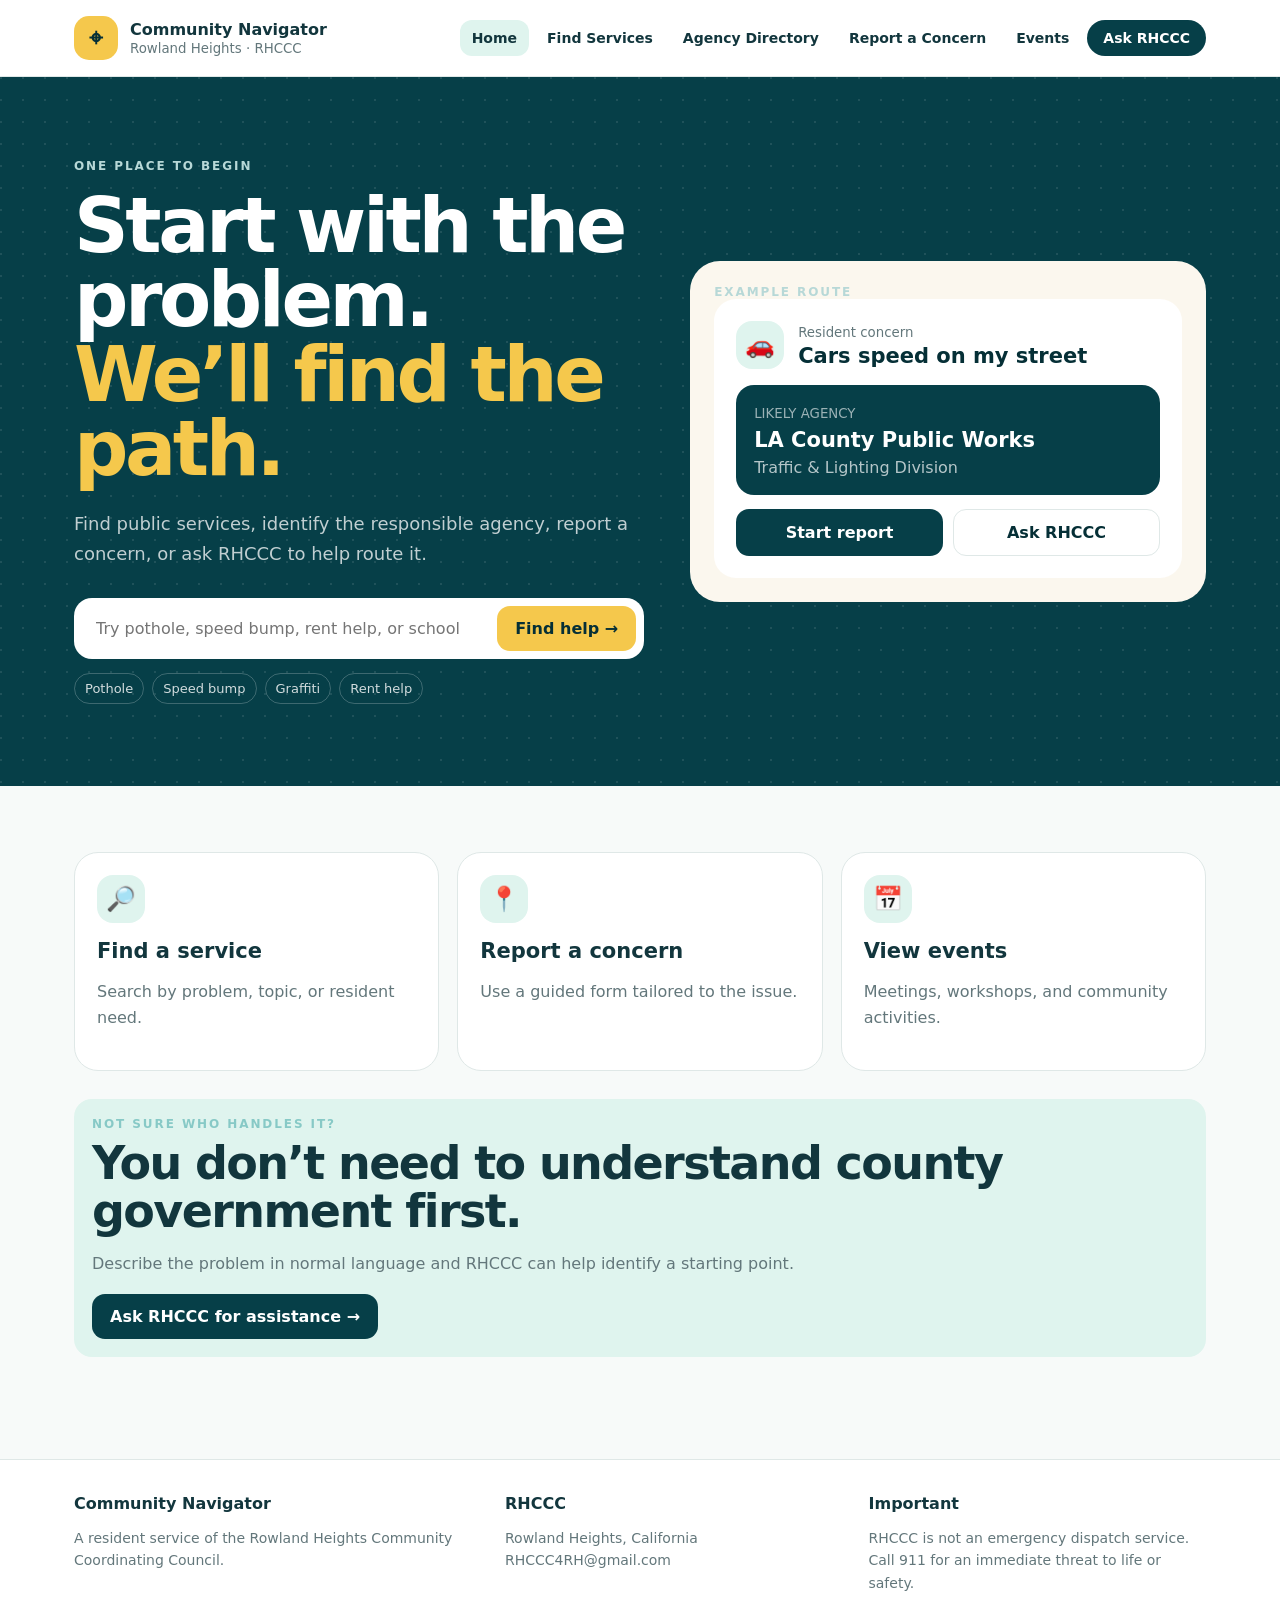
==== index.html @ 4505a521 "Add files via upload" ====
<!doctype html><html lang="en"><head><meta charset="utf-8"><meta name="viewport" content="width=device-width,initial-scale=1"><meta name="theme-color" content="#063f48"><title>Home | Community Navigator</title><link rel="stylesheet" href="styles.css"></head><body><header class="header"><div class="shell header-inner"><a class="brand" href="index.html"><span class="logo">⌖</span><span>Community Navigator<small>Rowland Heights · RHCCC</small></span></a><button class="mobile-toggle" type="button">Menu</button><nav class="nav"><a class="active" href="index.html">Home</a><a class="" href="services.html">Find Services</a><a class="" href="agencies.html">Agency Directory</a><a class="" href="report.html">Report a Concern</a><a class="" href="events.html">Events</a><a class="cta" href="help.html">Ask RHCCC</a></nav></div></header><section class="hero"><div class="shell hero-grid"><div><div class="eyebrow">One place to begin</div><h1>Start with the problem.<span class="gold" style="display:block">We’ll find the path.</span></h1><p class="lead">Find public services, identify the responsible agency, report a concern, or ask RHCCC to help route it.</p><div class="searchbar"><input id="homeSearch" placeholder="Try pothole, speed bump, rent help, or school"><button class="btn btn-gold" id="homeSearchBtn" type="button">Find help →</button></div><div class="quick"><a href="services.html?q=pothole">Pothole</a><a href="services.html?q=speeding">Speed bump</a><a href="services.html?q=graffiti">Graffiti</a><a href="services.html?q=rent">Rent help</a></div></div><div class="demo"><div class="eyebrow">Example route</div><div class="demo-card"><div style="display:flex;gap:14px;align-items:center"><div class="icon" style="margin:0">🚗</div><div><small class="muted">Resident concern</small><h3>Cars speed on my street</h3></div></div><div class="demo-box"><small style="color:rgba(255,255,255,.6)">LIKELY AGENCY</small><h3 style="margin-top:6px">LA County Public Works</h3><p style="margin:6px 0 0;color:rgba(255,255,255,.7)">Traffic & Lighting Division</p></div><div style="display:grid;grid-template-columns:1fr 1fr;gap:10px;margin-top:14px"><a class="btn btn-deep" href="report.html?type=speeding">Start report</a><a class="btn btn-light" href="help.html">Ask RHCCC</a></div></div></div></div></section><section class="section"><div class="shell"><div class="grid3"><a class="card" href="services.html"><div class="icon">🔎</div><h3>Find a service</h3><p class="muted">Search by problem, topic, or resident need.</p></a><a class="card" href="report.html"><div class="icon">📍</div><h3>Report a concern</h3><p class="muted">Use a guided form tailored to the issue.</p></a><a class="card" href="events.html"><div class="icon">📅</div><h3>View events</h3><p class="muted">Meetings, workshops, and community activities.</p></a></div><div class="notice" style="margin-top:28px"><div class="eyebrow">Not sure who handles it?</div><h2 style="margin-top:8px">You don’t need to understand county government first.</h2><p class="muted">Describe the problem in normal language and RHCCC can help identify a starting point.</p><a class="btn btn-deep" href="help.html">Ask RHCCC for assistance →</a></div></div></section><footer class="footer"><div class="shell footer-grid"><div><strong>Community Navigator</strong><p>A resident service of the Rowland Heights Community Coordinating Council.</p></div><div><strong>RHCCC</strong><p>Rowland Heights, California<br><a href="mailto:RHCCC4RH@gmail.com">RHCCC4RH@gmail.com</a></p></div><div><strong>Important</strong><p>RHCCC is not an emergency dispatch service. Call 911 for an immediate threat to life or safety.</p></div></div></footer><script src="data.js"></script><script src="app.js"></script><script>document.getElementById('homeSearchBtn').addEventListener('click',()=>{const q=document.getElementById('homeSearch').value.trim();location.href='services.html'+(q?'?q='+encodeURIComponent(q):'')});document.getElementById('homeSearch').addEventListener('keydown',e=>{if(e.key==='Enter')document.getElementById('homeSearchBtn').click()});</script></body></html>
---- styles.css ----
:root{--ink:#12363d;--deep:#063f48;--deep2:#052f36;--gold:#f5c84c;--mint:#dff4ee;--cream:#fbf7ee;--border:#dfe8e7;--muted:#63777b;--card:#fff;--bg:#f7faf9}
*{box-sizing:border-box}html{scroll-behavior:smooth}body{margin:0;font-family:Inter,system-ui,-apple-system,BlinkMacSystemFont,"Segoe UI",sans-serif;color:var(--ink);background:var(--bg)}
a{text-decoration:none;color:inherit}button,input,select,textarea{font:inherit}button{cursor:pointer}.shell{max-width:1180px;margin:0 auto;padding:0 24px}
.header{position:sticky;top:0;z-index:30;background:rgba(255,255,255,.96);backdrop-filter:blur(10px);border-bottom:1px solid var(--border)}
.header-inner{display:flex;align-items:center;justify-content:space-between;gap:24px;padding-top:16px;padding-bottom:16px}.brand{display:flex;align-items:center;gap:12px;font-weight:700}
.logo{width:44px;height:44px;border-radius:15px;background:var(--gold);display:grid;place-items:center;font-size:24px;color:var(--deep2)}.brand small{display:block;color:var(--muted);font-weight:500;margin-top:2px}
.nav{display:flex;gap:6px;align-items:center;flex-wrap:wrap}.nav a{padding:10px 12px;border-radius:12px;font-size:14px;font-weight:600}.nav a:hover,.nav a.active{background:var(--mint)}.nav .cta{background:var(--deep);color:#fff;border-radius:999px;padding:10px 16px}
.hero{background:var(--deep);color:#fff;position:relative;overflow:hidden}.hero:before{content:"";position:absolute;inset:0;background-image:radial-gradient(circle at 1px 1px,rgba(255,255,255,.14) 1px,transparent 0);background-size:22px 22px;opacity:.7}
.hero-grid{position:relative;display:grid;grid-template-columns:1.05fr .95fr;gap:46px;align-items:center;padding-top:82px;padding-bottom:82px}.eyebrow{font-size:12px;text-transform:uppercase;letter-spacing:.16em;font-weight:800;color:#87c9c6}.hero .eyebrow{color:#b7d8d7}
h1{font-size:clamp(44px,6vw,76px);line-height:.98;letter-spacing:-.045em;margin:16px 0 22px}h2{font-size:clamp(30px,4vw,46px);line-height:1.05;letter-spacing:-.035em;margin:0}h3{font-size:21px;margin:0}
.lead{font-size:18px;line-height:1.7;color:rgba(255,255,255,.75);max-width:700px}.gold{color:var(--gold)}
.searchbar{display:flex;gap:8px;background:#fff;border-radius:18px;padding:8px;margin-top:28px;max-width:720px}.searchbar input{flex:1;min-width:0;border:0;outline:0;padding:13px 14px;color:#17292d}
.btn{display:inline-flex;align-items:center;justify-content:center;border:0;border-radius:13px;padding:13px 18px;font-weight:700}.btn-gold{background:var(--gold);color:var(--deep2)}.btn-deep{background:var(--deep);color:#fff}.btn-light{background:#fff;border:1px solid var(--border)}
.quick{display:flex;flex-wrap:wrap;gap:8px;margin-top:14px}.quick a{font-size:13px;border:1px solid rgba(255,255,255,.22);border-radius:999px;padding:7px 10px;color:rgba(255,255,255,.82)}
.demo{background:var(--cream);color:var(--deep2);border-radius:30px;padding:24px}.demo-card{background:#fff;border-radius:22px;padding:22px}.demo-box{background:var(--deep);color:#fff;border-radius:18px;padding:18px;margin-top:16px}
.section{padding:66px 0}.muted{color:var(--muted);line-height:1.65}.grid3{display:grid;grid-template-columns:repeat(3,1fr);gap:18px}.grid2{display:grid;grid-template-columns:repeat(2,1fr);gap:18px}
.card{background:var(--card);border:1px solid var(--border);border-radius:24px;padding:22px;transition:.18s}.card:hover{transform:translateY(-3px);border-color:#8ec9c4}.icon{width:48px;height:48px;border-radius:16px;background:var(--mint);display:grid;place-items:center;font-size:24px;margin-bottom:16px}
.pill{display:inline-flex;border-radius:999px;padding:7px 10px;background:var(--mint);font-size:12px;font-weight:700}.filters{display:flex;gap:8px;flex-wrap:wrap;margin:18px 0}.filter-btn{border:1px solid var(--border);background:#fff;border-radius:999px;padding:9px 13px}.filter-btn.active{background:var(--deep);color:#fff;border-color:var(--deep)}
.form-card{background:#fff;border:1px solid var(--border);border-radius:28px;padding:26px}.form-grid{display:grid;grid-template-columns:1fr 1fr;gap:18px}.full{grid-column:1/-1}label{display:block;font-weight:700;font-size:14px;margin-bottom:7px}
input,select,textarea{width:100%;border:1px solid #cddbd9;border-radius:13px;background:#fff;padding:13px 14px;outline:none}input:focus,select:focus,textarea:focus{border-color:#4e9994;box-shadow:0 0 0 3px rgba(78,153,148,.12)}textarea{min-height:120px;resize:vertical}
.notice{background:var(--mint);border-radius:18px;padding:18px}.footer{background:#fff;border-top:1px solid var(--border);padding:34px 0;margin-top:36px}.footer-grid{display:grid;grid-template-columns:1.2fr 1fr 1fr;gap:26px}.footer p{color:var(--muted);font-size:14px;line-height:1.6}
.page-hero{background:var(--cream);padding:54px 0}.page-hero h1{color:var(--ink);font-size:clamp(40px,5vw,64px)}.page-hero p{max-width:760px;color:var(--muted);font-size:18px;line-height:1.6}.agency-tags{display:flex;flex-wrap:wrap;gap:8px;margin-top:14px}.agency-tags span{background:var(--cream);border-radius:999px;padding:7px 10px;font-size:12px}.route-note{margin-top:16px;padding:15px;border-radius:16px;background:var(--cream)}
.steps{display:grid;grid-template-columns:repeat(4,1fr);gap:8px;margin:24px 0}.step{padding:11px;border-radius:12px;border:1px solid var(--border);text-align:center;font-size:13px;font-weight:700}.step.active{background:var(--deep);color:#fff;border-color:var(--deep)}.step-panel{display:none}.step-panel.active{display:block}.actions{display:flex;justify-content:space-between;gap:12px;margin-top:24px;flex-wrap:wrap}.success{display:none;margin-top:18px;background:var(--mint);border-radius:18px;padding:18px}.success.show{display:block}.mobile-toggle{display:none}
@media(max-width:900px){.hero-grid{grid-template-columns:1fr}.grid3{grid-template-columns:1fr 1fr}.footer-grid{grid-template-columns:1fr}.nav{display:none}.nav.open{display:flex;position:absolute;left:16px;right:16px;top:76px;background:#fff;border:1px solid var(--border);border-radius:18px;padding:14px;flex-direction:column;align-items:stretch}.mobile-toggle{display:block;border:1px solid var(--border);background:#fff;border-radius:12px;padding:9px 12px}}
@media(max-width:640px){.shell{padding:0 16px}.hero-grid{padding-top:56px;padding-bottom:56px}.grid3,.grid2,.form-grid{grid-template-columns:1fr}.full{grid-column:auto}.searchbar{flex-direction:column}.steps{grid-template-columns:1fr 1fr}.section{padding:48px 0}}
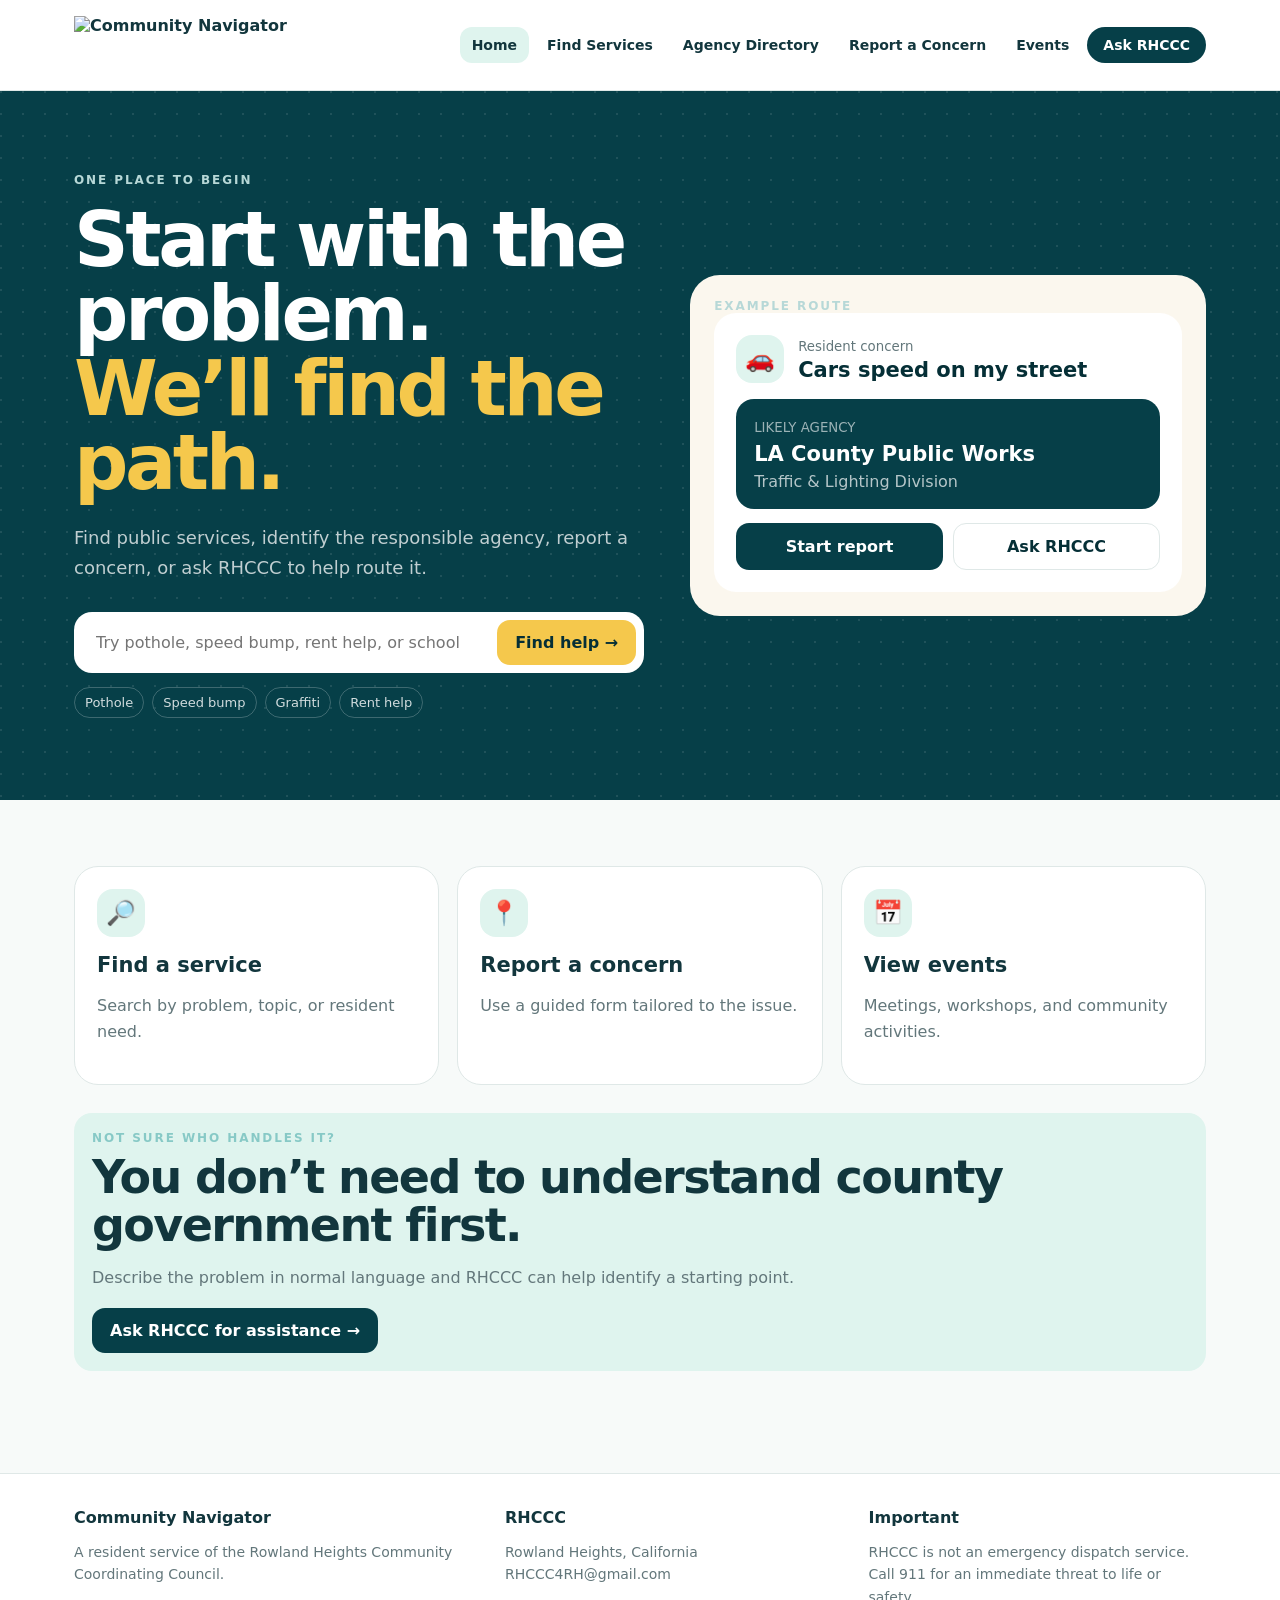
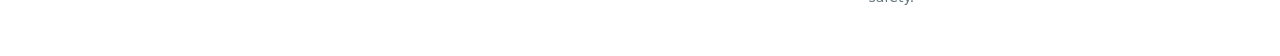
==== commit 9d0637b0: "Update index.html" ====
--- a/index.html
+++ b/index.html
@@ -1 +1 @@
-<!doctype html><html lang="en"><head><meta charset="utf-8"><meta name="viewport" content="width=device-width,initial-scale=1"><meta name="theme-color" content="#063f48"><title>Home | Community Navigator</title><link rel="stylesheet" href="styles.css"></head><body><header class="header"><div class="shell header-inner"><a class="brand" href="index.html"><span class="logo">⌖</span><span>Community Navigator<small>Rowland Heights · RHCCC</small></span></a><button class="mobile-toggle" type="button">Menu</button><nav class="nav"><a class="active" href="index.html">Home</a><a class="" href="services.html">Find Services</a><a class="" href="agencies.html">Agency Directory</a><a class="" href="report.html">Report a Concern</a><a class="" href="events.html">Events</a><a class="cta" href="help.html">Ask RHCCC</a></nav></div></header><section class="hero"><div class="shell hero-grid"><div><div class="eyebrow">One place to begin</div><h1>Start with the problem.<span class="gold" style="display:block">We’ll find the path.</span></h1><p class="lead">Find public services, identify the responsible agency, report a concern, or ask RHCCC to help route it.</p><div class="searchbar"><input id="homeSearch" placeholder="Try pothole, speed bump, rent help, or school"><button class="btn btn-gold" id="homeSearchBtn" type="button">Find help →</button></div><div class="quick"><a href="services.html?q=pothole">Pothole</a><a href="services.html?q=speeding">Speed bump</a><a href="services.html?q=graffiti">Graffiti</a><a href="services.html?q=rent">Rent help</a></div></div><div class="demo"><div class="eyebrow">Example route</div><div class="demo-card"><div style="display:flex;gap:14px;align-items:center"><div class="icon" style="margin:0">🚗</div><div><small class="muted">Resident concern</small><h3>Cars speed on my street</h3></div></div><div class="demo-box"><small style="color:rgba(255,255,255,.6)">LIKELY AGENCY</small><h3 style="margin-top:6px">LA County Public Works</h3><p style="margin:6px 0 0;color:rgba(255,255,255,.7)">Traffic & Lighting Division</p></div><div style="display:grid;grid-template-columns:1fr 1fr;gap:10px;margin-top:14px"><a class="btn btn-deep" href="report.html?type=speeding">Start report</a><a class="btn btn-light" href="help.html">Ask RHCCC</a></div></div></div></div></section><section class="section"><div class="shell"><div class="grid3"><a class="card" href="services.html"><div class="icon">🔎</div><h3>Find a service</h3><p class="muted">Search by problem, topic, or resident need.</p></a><a class="card" href="report.html"><div class="icon">📍</div><h3>Report a concern</h3><p class="muted">Use a guided form tailored to the issue.</p></a><a class="card" href="events.html"><div class="icon">📅</div><h3>View events</h3><p class="muted">Meetings, workshops, and community activities.</p></a></div><div class="notice" style="margin-top:28px"><div class="eyebrow">Not sure who handles it?</div><h2 style="margin-top:8px">You don’t need to understand county government first.</h2><p class="muted">Describe the problem in normal language and RHCCC can help identify a starting point.</p><a class="btn btn-deep" href="help.html">Ask RHCCC for assistance →</a></div></div></section><footer class="footer"><div class="shell footer-grid"><div><strong>Community Navigator</strong><p>A resident service of the Rowland Heights Community Coordinating Council.</p></div><div><strong>RHCCC</strong><p>Rowland Heights, California<br><a href="mailto:RHCCC4RH@gmail.com">RHCCC4RH@gmail.com</a></p></div><div><strong>Important</strong><p>RHCCC is not an emergency dispatch service. Call 911 for an immediate threat to life or safety.</p></div></div></footer><script src="data.js"></script><script src="app.js"></script><script>document.getElementById('homeSearchBtn').addEventListener('click',()=>{const q=document.getElementById('homeSearch').value.trim();location.href='services.html'+(q?'?q='+encodeURIComponent(q):'')});document.getElementById('homeSearch').addEventListener('keydown',e=>{if(e.key==='Enter')document.getElementById('homeSearchBtn').click()});</script></body></html>+<!doctype html><html lang="en"><head><meta charset="utf-8"><meta name="viewport" content="width=device-width,initial-scale=1"><meta name="theme-color" content="#063f48"><title>Home | Community Navigator</title><link rel="stylesheet" href="styles.css"></head><body><header class="header"><div class="shell header-inner"><a class="brand" href="index.html"><img src="community navigator logo.png" alt="Community Navigator" class="site-logo" style="height:58px;width:auto;max-width:320px;display:block"></a><button class="mobile-toggle" type="button">Menu</button><nav class="nav"><a class="active" href="index.html">Home</a><a class="" href="services.html">Find Services</a><a class="" href="agencies.html">Agency Directory</a><a class="" href="report.html">Report a Concern</a><a class="" href="events.html">Events</a><a class="cta" href="help.html">Ask RHCCC</a></nav></div></header><section class="hero"><div class="shell hero-grid"><div><div class="eyebrow">One place to begin</div><h1>Start with the problem.<span class="gold" style="display:block">We’ll find the path.</span></h1><p class="lead">Find public services, identify the responsible agency, report a concern, or ask RHCCC to help route it.</p><div class="searchbar"><input id="homeSearch" placeholder="Try pothole, speed bump, rent help, or school"><button class="btn btn-gold" id="homeSearchBtn" type="button">Find help →</button></div><div class="quick"><a href="services.html?q=pothole">Pothole</a><a href="services.html?q=speeding">Speed bump</a><a href="services.html?q=graffiti">Graffiti</a><a href="services.html?q=rent">Rent help</a></div></div><div class="demo"><div class="eyebrow">Example route</div><div class="demo-card"><div style="display:flex;gap:14px;align-items:center"><div class="icon" style="margin:0">🚗</div><div><small class="muted">Resident concern</small><h3>Cars speed on my street</h3></div></div><div class="demo-box"><small style="color:rgba(255,255,255,.6)">LIKELY AGENCY</small><h3 style="margin-top:6px">LA County Public Works</h3><p style="margin:6px 0 0;color:rgba(255,255,255,.7)">Traffic & Lighting Division</p></div><div style="display:grid;grid-template-columns:1fr 1fr;gap:10px;margin-top:14px"><a class="btn btn-deep" href="report.html?type=speeding">Start report</a><a class="btn btn-light" href="help.html">Ask RHCCC</a></div></div></div></div></section><section class="section"><div class="shell"><div class="grid3"><a class="card" href="services.html"><div class="icon">🔎</div><h3>Find a service</h3><p class="muted">Search by problem, topic, or resident need.</p></a><a class="card" href="report.html"><div class="icon">📍</div><h3>Report a concern</h3><p class="muted">Use a guided form tailored to the issue.</p></a><a class="card" href="events.html"><div class="icon">📅</div><h3>View events</h3><p class="muted">Meetings, workshops, and community activities.</p></a></div><div class="notice" style="margin-top:28px"><div class="eyebrow">Not sure who handles it?</div><h2 style="margin-top:8px">You don’t need to understand county government first.</h2><p class="muted">Describe the problem in normal language and RHCCC can help identify a starting point.</p><a class="btn btn-deep" href="help.html">Ask RHCCC for assistance →</a></div></div></section><footer class="footer"><div class="shell footer-grid"><div><strong>Community Navigator</strong><p>A resident service of the Rowland Heights Community Coordinating Council.</p></div><div><strong>RHCCC</strong><p>Rowland Heights, California<br><a href="mailto:RHCCC4RH@gmail.com">RHCCC4RH@gmail.com</a></p></div><div><strong>Important</strong><p>RHCCC is not an emergency dispatch service. Call 911 for an immediate threat to life or safety.</p></div></div></footer><script src="data.js"></script><script src="app.js"></script><script>document.getElementById('homeSearchBtn').addEventListener('click',()=>{const q=document.getElementById('homeSearch').value.trim();location.href='services.html'+(q?'?q='+encodeURIComponent(q):'')});document.getElementById('homeSearch').addEventListener('keydown',e=>{if(e.key==='Enter')document.getElementById('homeSearchBtn').click()});</script></body></html>
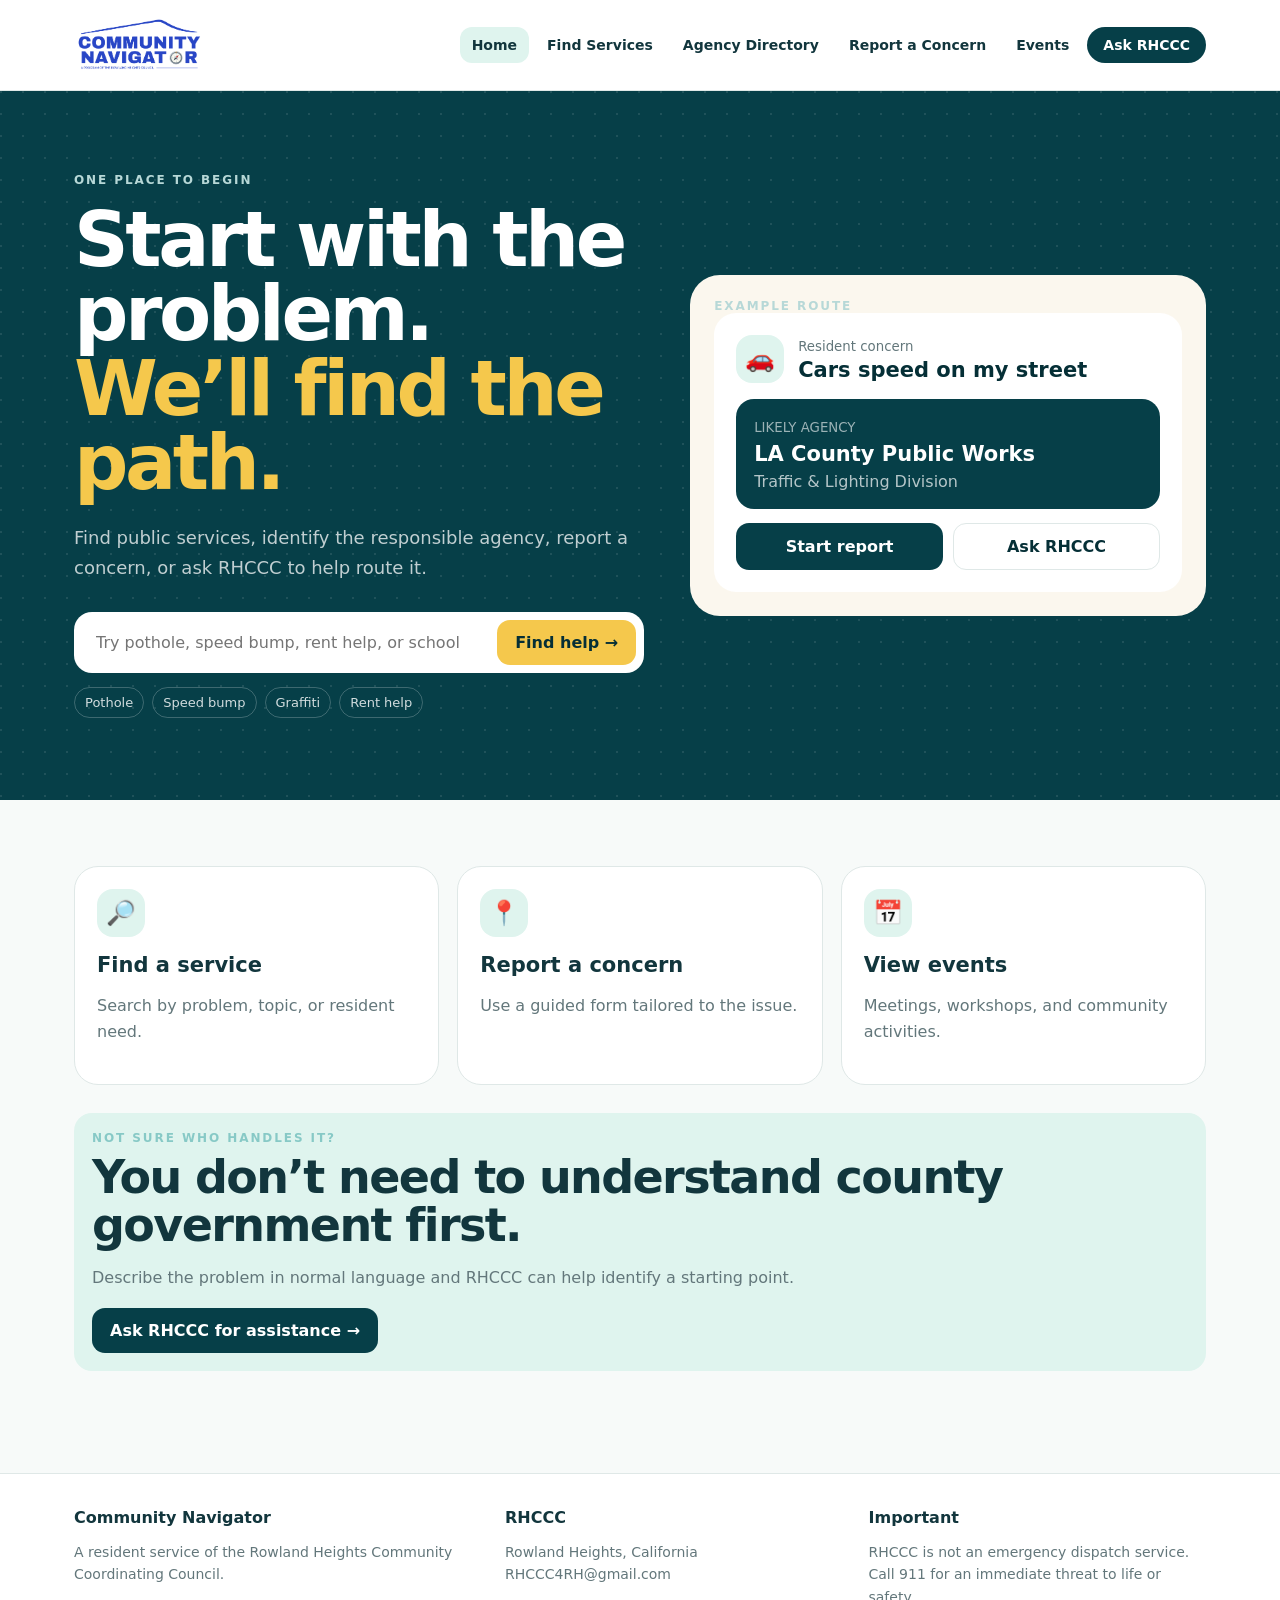
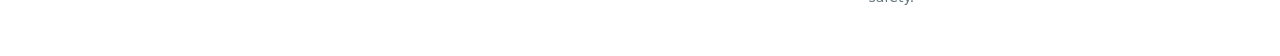
==== commit 04476289: "Update index.html" ====
--- a/index.html
+++ b/index.html
@@ -1 +1 @@
-<!doctype html><html lang="en"><head><meta charset="utf-8"><meta name="viewport" content="width=device-width,initial-scale=1"><meta name="theme-color" content="#063f48"><title>Home | Community Navigator</title><link rel="stylesheet" href="styles.css"></head><body><header class="header"><div class="shell header-inner"><a class="brand" href="index.html"><img src="community navigator logo.png" alt="Community Navigator" class="site-logo" style="height:58px;width:auto;max-width:320px;display:block"></a><button class="mobile-toggle" type="button">Menu</button><nav class="nav"><a class="active" href="index.html">Home</a><a class="" href="services.html">Find Services</a><a class="" href="agencies.html">Agency Directory</a><a class="" href="report.html">Report a Concern</a><a class="" href="events.html">Events</a><a class="cta" href="help.html">Ask RHCCC</a></nav></div></header><section class="hero"><div class="shell hero-grid"><div><div class="eyebrow">One place to begin</div><h1>Start with the problem.<span class="gold" style="display:block">We’ll find the path.</span></h1><p class="lead">Find public services, identify the responsible agency, report a concern, or ask RHCCC to help route it.</p><div class="searchbar"><input id="homeSearch" placeholder="Try pothole, speed bump, rent help, or school"><button class="btn btn-gold" id="homeSearchBtn" type="button">Find help →</button></div><div class="quick"><a href="services.html?q=pothole">Pothole</a><a href="services.html?q=speeding">Speed bump</a><a href="services.html?q=graffiti">Graffiti</a><a href="services.html?q=rent">Rent help</a></div></div><div class="demo"><div class="eyebrow">Example route</div><div class="demo-card"><div style="display:flex;gap:14px;align-items:center"><div class="icon" style="margin:0">🚗</div><div><small class="muted">Resident concern</small><h3>Cars speed on my street</h3></div></div><div class="demo-box"><small style="color:rgba(255,255,255,.6)">LIKELY AGENCY</small><h3 style="margin-top:6px">LA County Public Works</h3><p style="margin:6px 0 0;color:rgba(255,255,255,.7)">Traffic & Lighting Division</p></div><div style="display:grid;grid-template-columns:1fr 1fr;gap:10px;margin-top:14px"><a class="btn btn-deep" href="report.html?type=speeding">Start report</a><a class="btn btn-light" href="help.html">Ask RHCCC</a></div></div></div></div></section><section class="section"><div class="shell"><div class="grid3"><a class="card" href="services.html"><div class="icon">🔎</div><h3>Find a service</h3><p class="muted">Search by problem, topic, or resident need.</p></a><a class="card" href="report.html"><div class="icon">📍</div><h3>Report a concern</h3><p class="muted">Use a guided form tailored to the issue.</p></a><a class="card" href="events.html"><div class="icon">📅</div><h3>View events</h3><p class="muted">Meetings, workshops, and community activities.</p></a></div><div class="notice" style="margin-top:28px"><div class="eyebrow">Not sure who handles it?</div><h2 style="margin-top:8px">You don’t need to understand county government first.</h2><p class="muted">Describe the problem in normal language and RHCCC can help identify a starting point.</p><a class="btn btn-deep" href="help.html">Ask RHCCC for assistance →</a></div></div></section><footer class="footer"><div class="shell footer-grid"><div><strong>Community Navigator</strong><p>A resident service of the Rowland Heights Community Coordinating Council.</p></div><div><strong>RHCCC</strong><p>Rowland Heights, California<br><a href="mailto:RHCCC4RH@gmail.com">RHCCC4RH@gmail.com</a></p></div><div><strong>Important</strong><p>RHCCC is not an emergency dispatch service. Call 911 for an immediate threat to life or safety.</p></div></div></footer><script src="data.js"></script><script src="app.js"></script><script>document.getElementById('homeSearchBtn').addEventListener('click',()=>{const q=document.getElementById('homeSearch').value.trim();location.href='services.html'+(q?'?q='+encodeURIComponent(q):'')});document.getElementById('homeSearch').addEventListener('keydown',e=>{if(e.key==='Enter')document.getElementById('homeSearchBtn').click()});</script></body></html>
+<!doctype html><html lang="en"><head><meta charset="utf-8"><meta name="viewport" content="width=device-width,initial-scale=1"><meta name="theme-color" content="#063f48"><title>Home | Community Navigator</title><link rel="stylesheet" href="styles.css"></head><body><header class="header"><div class="shell header-inner"><a class="brand" href="index.html"><img src="Community Navigator Logo.png" alt="Community Navigator" class="site-logo" style="height:58px;width:auto;max-width:320px;display:block"></a><button class="mobile-toggle" type="button">Menu</button><nav class="nav"><a class="active" href="index.html">Home</a><a class="" href="services.html">Find Services</a><a class="" href="agencies.html">Agency Directory</a><a class="" href="report.html">Report a Concern</a><a class="" href="events.html">Events</a><a class="cta" href="help.html">Ask RHCCC</a></nav></div></header><section class="hero"><div class="shell hero-grid"><div><div class="eyebrow">One place to begin</div><h1>Start with the problem.<span class="gold" style="display:block">We’ll find the path.</span></h1><p class="lead">Find public services, identify the responsible agency, report a concern, or ask RHCCC to help route it.</p><div class="searchbar"><input id="homeSearch" placeholder="Try pothole, speed bump, rent help, or school"><button class="btn btn-gold" id="homeSearchBtn" type="button">Find help →</button></div><div class="quick"><a href="services.html?q=pothole">Pothole</a><a href="services.html?q=speeding">Speed bump</a><a href="services.html?q=graffiti">Graffiti</a><a href="services.html?q=rent">Rent help</a></div></div><div class="demo"><div class="eyebrow">Example route</div><div class="demo-card"><div style="display:flex;gap:14px;align-items:center"><div class="icon" style="margin:0">🚗</div><div><small class="muted">Resident concern</small><h3>Cars speed on my street</h3></div></div><div class="demo-box"><small style="color:rgba(255,255,255,.6)">LIKELY AGENCY</small><h3 style="margin-top:6px">LA County Public Works</h3><p style="margin:6px 0 0;color:rgba(255,255,255,.7)">Traffic & Lighting Division</p></div><div style="display:grid;grid-template-columns:1fr 1fr;gap:10px;margin-top:14px"><a class="btn btn-deep" href="report.html?type=speeding">Start report</a><a class="btn btn-light" href="help.html">Ask RHCCC</a></div></div></div></div></section><section class="section"><div class="shell"><div class="grid3"><a class="card" href="services.html"><div class="icon">🔎</div><h3>Find a service</h3><p class="muted">Search by problem, topic, or resident need.</p></a><a class="card" href="report.html"><div class="icon">📍</div><h3>Report a concern</h3><p class="muted">Use a guided form tailored to the issue.</p></a><a class="card" href="events.html"><div class="icon">📅</div><h3>View events</h3><p class="muted">Meetings, workshops, and community activities.</p></a></div><div class="notice" style="margin-top:28px"><div class="eyebrow">Not sure who handles it?</div><h2 style="margin-top:8px">You don’t need to understand county government first.</h2><p class="muted">Describe the problem in normal language and RHCCC can help identify a starting point.</p><a class="btn btn-deep" href="help.html">Ask RHCCC for assistance →</a></div></div></section><footer class="footer"><div class="shell footer-grid"><div><strong>Community Navigator</strong><p>A resident service of the Rowland Heights Community Coordinating Council.</p></div><div><strong>RHCCC</strong><p>Rowland Heights, California<br><a href="mailto:RHCCC4RH@gmail.com">RHCCC4RH@gmail.com</a></p></div><div><strong>Important</strong><p>RHCCC is not an emergency dispatch service. Call 911 for an immediate threat to life or safety.</p></div></div></footer><script src="data.js"></script><script src="app.js"></script><script>document.getElementById('homeSearchBtn').addEventListener('click',()=>{const q=document.getElementById('homeSearch').value.trim();location.href='services.html'+(q?'?q='+encodeURIComponent(q):'')});document.getElementById('homeSearch').addEventListener('keydown',e=>{if(e.key==='Enter')document.getElementById('homeSearchBtn').click()});</script></body></html>
--- a/styles.css
+++ b/styles.css
@@ -3,7 +3,8 @@
 *{box-sizing:border-box}html{scroll-behavior:smooth}body{margin:0;font-family:Inter,system-ui,-apple-system,BlinkMacSystemFont,"Segoe UI",sans-serif;color:var(--ink);background:var(--bg)}
 a{text-decoration:none;color:inherit}button,input,select,textarea{font:inherit}button{cursor:pointer}.shell{max-width:1180px;margin:0 auto;padding:0 24px}
 .header{position:sticky;top:0;z-index:30;background:rgba(255,255,255,.96);backdrop-filter:blur(10px);border-bottom:1px solid var(--border)}
-.header-inner{display:flex;align-items:center;justify-content:space-between;gap:24px;padding-top:16px;padding-bottom:16px}.brand{display:flex;align-items:center;gap:12px;font-weight:700}
+.header-inner{display:flex;align-items:center;justify-content:space-between;gap:24px;padding-top:16px;padding-bottom:16px}.brand{display:flex;align-items:center;text-decoration:none}
+.site-logo{height:58px;width:auto;max-width:320px;display:block}
 .logo{width:44px;height:44px;border-radius:15px;background:var(--gold);display:grid;place-items:center;font-size:24px;color:var(--deep2)}.brand small{display:block;color:var(--muted);font-weight:500;margin-top:2px}
 .nav{display:flex;gap:6px;align-items:center;flex-wrap:wrap}.nav a{padding:10px 12px;border-radius:12px;font-size:14px;font-weight:600}.nav a:hover,.nav a.active{background:var(--mint)}.nav .cta{background:var(--deep);color:#fff;border-radius:999px;padding:10px 16px}
 .hero{background:var(--deep);color:#fff;position:relative;overflow:hidden}.hero:before{content:"";position:absolute;inset:0;background-image:radial-gradient(circle at 1px 1px,rgba(255,255,255,.14) 1px,transparent 0);background-size:22px 22px;opacity:.7}
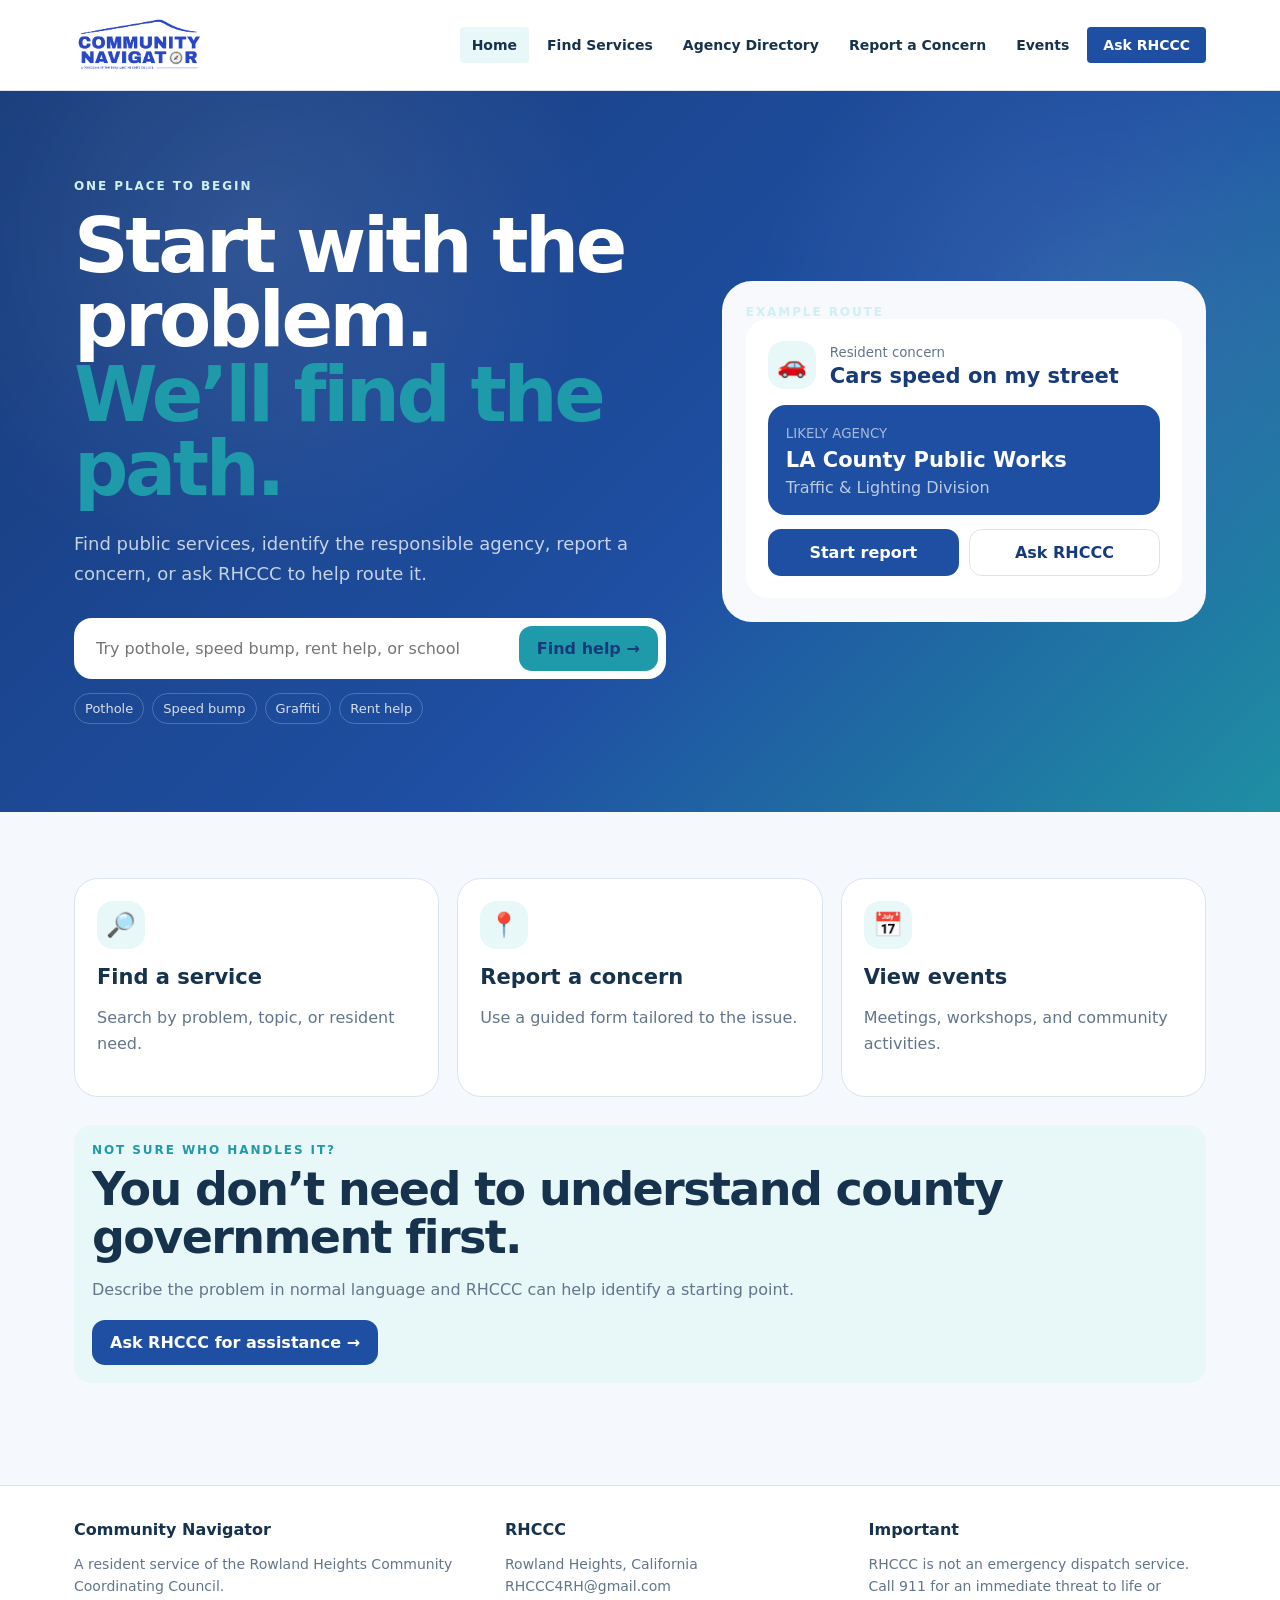
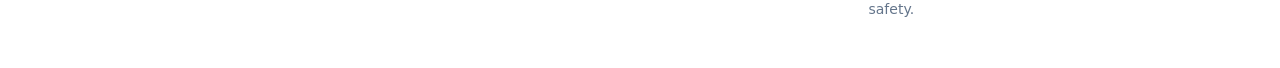
==== commit afee1eca: "Update index.html" ====
--- a/index.html
+++ b/index.html
@@ -1 +1 @@
-<!doctype html><html lang="en"><head><meta charset="utf-8"><meta name="viewport" content="width=device-width,initial-scale=1"><meta name="theme-color" content="#063f48"><title>Home | Community Navigator</title><link rel="stylesheet" href="styles.css"></head><body><header class="header"><div class="shell header-inner"><a class="brand" href="index.html"><img src="Community Navigator Logo.png" alt="Community Navigator" class="site-logo" style="height:58px;width:auto;max-width:320px;display:block"></a><button class="mobile-toggle" type="button">Menu</button><nav class="nav"><a class="active" href="index.html">Home</a><a class="" href="services.html">Find Services</a><a class="" href="agencies.html">Agency Directory</a><a class="" href="report.html">Report a Concern</a><a class="" href="events.html">Events</a><a class="cta" href="help.html">Ask RHCCC</a></nav></div></header><section class="hero"><div class="shell hero-grid"><div><div class="eyebrow">One place to begin</div><h1>Start with the problem.<span class="gold" style="display:block">We’ll find the path.</span></h1><p class="lead">Find public services, identify the responsible agency, report a concern, or ask RHCCC to help route it.</p><div class="searchbar"><input id="homeSearch" placeholder="Try pothole, speed bump, rent help, or school"><button class="btn btn-gold" id="homeSearchBtn" type="button">Find help →</button></div><div class="quick"><a href="services.html?q=pothole">Pothole</a><a href="services.html?q=speeding">Speed bump</a><a href="services.html?q=graffiti">Graffiti</a><a href="services.html?q=rent">Rent help</a></div></div><div class="demo"><div class="eyebrow">Example route</div><div class="demo-card"><div style="display:flex;gap:14px;align-items:center"><div class="icon" style="margin:0">🚗</div><div><small class="muted">Resident concern</small><h3>Cars speed on my street</h3></div></div><div class="demo-box"><small style="color:rgba(255,255,255,.6)">LIKELY AGENCY</small><h3 style="margin-top:6px">LA County Public Works</h3><p style="margin:6px 0 0;color:rgba(255,255,255,.7)">Traffic & Lighting Division</p></div><div style="display:grid;grid-template-columns:1fr 1fr;gap:10px;margin-top:14px"><a class="btn btn-deep" href="report.html?type=speeding">Start report</a><a class="btn btn-light" href="help.html">Ask RHCCC</a></div></div></div></div></section><section class="section"><div class="shell"><div class="grid3"><a class="card" href="services.html"><div class="icon">🔎</div><h3>Find a service</h3><p class="muted">Search by problem, topic, or resident need.</p></a><a class="card" href="report.html"><div class="icon">📍</div><h3>Report a concern</h3><p class="muted">Use a guided form tailored to the issue.</p></a><a class="card" href="events.html"><div class="icon">📅</div><h3>View events</h3><p class="muted">Meetings, workshops, and community activities.</p></a></div><div class="notice" style="margin-top:28px"><div class="eyebrow">Not sure who handles it?</div><h2 style="margin-top:8px">You don’t need to understand county government first.</h2><p class="muted">Describe the problem in normal language and RHCCC can help identify a starting point.</p><a class="btn btn-deep" href="help.html">Ask RHCCC for assistance →</a></div></div></section><footer class="footer"><div class="shell footer-grid"><div><strong>Community Navigator</strong><p>A resident service of the Rowland Heights Community Coordinating Council.</p></div><div><strong>RHCCC</strong><p>Rowland Heights, California<br><a href="mailto:RHCCC4RH@gmail.com">RHCCC4RH@gmail.com</a></p></div><div><strong>Important</strong><p>RHCCC is not an emergency dispatch service. Call 911 for an immediate threat to life or safety.</p></div></div></footer><script src="data.js"></script><script src="app.js"></script><script>document.getElementById('homeSearchBtn').addEventListener('click',()=>{const q=document.getElementById('homeSearch').value.trim();location.href='services.html'+(q?'?q='+encodeURIComponent(q):'')});document.getElementById('homeSearch').addEventListener('keydown',e=>{if(e.key==='Enter')document.getElementById('homeSearchBtn').click()});</script></body></html>
+<!doctype html><html lang="en"><head><meta charset="utf-8"><meta name="viewport" content="width=device-width,initial-scale=1"><meta name="theme-color" content="#063f48"><title>Home | Community Navigator</title><link href="https://fonts.googleapis.com/css2?family=Libre+Franklin:wght@400;500;600;700;800&display=swap" rel="stylesheet"><link rel="stylesheet" href="styles.css"></head><body><header class="header"><div class="shell header-inner"><a class="brand" href="index.html"><img src="Community Navigator Logo.png" alt="Community Navigator" class="site-logo" style="height:58px;width:auto;max-width:320px;display:block"></a><button class="mobile-toggle" type="button">Menu</button><nav class="nav"><a class="active" href="index.html">Home</a><a class="" href="services.html">Find Services</a><a class="" href="agencies.html">Agency Directory</a><a class="" href="report.html">Report a Concern</a><a class="" href="events.html">Events</a><a class="cta" href="help.html">Ask RHCCC</a></nav></div></header><section class="hero"><div class="shell hero-grid"><div><div class="eyebrow">One place to begin</div><h1>Start with the problem.<span class="gold" style="display:block">We’ll find the path.</span></h1><p class="lead">Find public services, identify the responsible agency, report a concern, or ask RHCCC to help route it.</p><div class="searchbar"><input id="homeSearch" placeholder="Try pothole, speed bump, rent help, or school"><button class="btn btn-gold" id="homeSearchBtn" type="button">Find help →</button></div><div class="quick"><a href="services.html?q=pothole">Pothole</a><a href="services.html?q=speeding">Speed bump</a><a href="services.html?q=graffiti">Graffiti</a><a href="services.html?q=rent">Rent help</a></div></div><div class="demo"><div class="eyebrow">Example route</div><div class="demo-card"><div style="display:flex;gap:14px;align-items:center"><div class="icon" style="margin:0">🚗</div><div><small class="muted">Resident concern</small><h3>Cars speed on my street</h3></div></div><div class="demo-box"><small style="color:rgba(255,255,255,.6)">LIKELY AGENCY</small><h3 style="margin-top:6px">LA County Public Works</h3><p style="margin:6px 0 0;color:rgba(255,255,255,.7)">Traffic & Lighting Division</p></div><div style="display:grid;grid-template-columns:1fr 1fr;gap:10px;margin-top:14px"><a class="btn btn-deep" href="report.html?type=speeding">Start report</a><a class="btn btn-light" href="help.html">Ask RHCCC</a></div></div></div></div></section><section class="section"><div class="shell"><div class="grid3"><a class="card" href="services.html"><div class="icon">🔎</div><h3>Find a service</h3><p class="muted">Search by problem, topic, or resident need.</p></a><a class="card" href="report.html"><div class="icon">📍</div><h3>Report a concern</h3><p class="muted">Use a guided form tailored to the issue.</p></a><a class="card" href="events.html"><div class="icon">📅</div><h3>View events</h3><p class="muted">Meetings, workshops, and community activities.</p></a></div><div class="notice" style="margin-top:28px"><div class="eyebrow">Not sure who handles it?</div><h2 style="margin-top:8px">You don’t need to understand county government first.</h2><p class="muted">Describe the problem in normal language and RHCCC can help identify a starting point.</p><a class="btn btn-deep" href="help.html">Ask RHCCC for assistance →</a></div></div></section><footer class="footer"><div class="shell footer-grid"><div><strong>Community Navigator</strong><p>A resident service of the Rowland Heights Community Coordinating Council.</p></div><div><strong>RHCCC</strong><p>Rowland Heights, California<br><a href="mailto:RHCCC4RH@gmail.com">RHCCC4RH@gmail.com</a></p></div><div><strong>Important</strong><p>RHCCC is not an emergency dispatch service. Call 911 for an immediate threat to life or safety.</p></div></div></footer><script src="data.js"></script><script src="app.js"></script><script>document.getElementById('homeSearchBtn').addEventListener('click',()=>{const q=document.getElementById('homeSearch').value.trim();location.href='services.html'+(q?'?q='+encodeURIComponent(q):'')});document.getElementById('homeSearch').addEventListener('keydown',e=>{if(e.key==='Enter')document.getElementById('homeSearchBtn').click()});</script></body></html>
--- a/styles.css
+++ b/styles.css
@@ -1,14 +1,50 @@
 
-:root{--ink:#12363d;--deep:#063f48;--deep2:#052f36;--gold:#f5c84c;--mint:#dff4ee;--cream:#fbf7ee;--border:#dfe8e7;--muted:#63777b;--card:#fff;--bg:#f7faf9}
+:root{--ink:#17324d;--deep:#1f4fa3;--deep2:#173b7a;--gold:#1f9aaa;--mint:#e8f7f8;--cream:#f7f9fc;--border:#dbe4ee;--muted:#64758b;--card:#fff;--bg:#f5f8fc}
 *{box-sizing:border-box}html{scroll-behavior:smooth}body{margin:0;font-family:Inter,system-ui,-apple-system,BlinkMacSystemFont,"Segoe UI",sans-serif;color:var(--ink);background:var(--bg)}
 a{text-decoration:none;color:inherit}button,input,select,textarea{font:inherit}button{cursor:pointer}.shell{max-width:1180px;margin:0 auto;padding:0 24px}
 .header{position:sticky;top:0;z-index:30;background:rgba(255,255,255,.96);backdrop-filter:blur(10px);border-bottom:1px solid var(--border)}
 .header-inner{display:flex;align-items:center;justify-content:space-between;gap:24px;padding-top:16px;padding-bottom:16px}.brand{display:flex;align-items:center;text-decoration:none}
 .site-logo{height:58px;width:auto;max-width:320px;display:block}
 .logo{width:44px;height:44px;border-radius:15px;background:var(--gold);display:grid;place-items:center;font-size:24px;color:var(--deep2)}.brand small{display:block;color:var(--muted);font-weight:500;margin-top:2px}
-.nav{display:flex;gap:6px;align-items:center;flex-wrap:wrap}.nav a{padding:10px 12px;border-radius:12px;font-size:14px;font-weight:600}.nav a:hover,.nav a.active{background:var(--mint)}.nav .cta{background:var(--deep);color:#fff;border-radius:999px;padding:10px 16px}
-.hero{background:var(--deep);color:#fff;position:relative;overflow:hidden}.hero:before{content:"";position:absolute;inset:0;background-image:radial-gradient(circle at 1px 1px,rgba(255,255,255,.14) 1px,transparent 0);background-size:22px 22px;opacity:.7}
-.hero-grid{position:relative;display:grid;grid-template-columns:1.05fr .95fr;gap:46px;align-items:center;padding-top:82px;padding-bottom:82px}.eyebrow{font-size:12px;text-transform:uppercase;letter-spacing:.16em;font-weight:800;color:#87c9c6}.hero .eyebrow{color:#b7d8d7}
+.nav{display:flex;gap:6px;align-items:center;flex-wrap:wrap}.nav a{padding:10px 12px;border-radius:4px;font-size:14px;font-weight:600}.nav a:hover,.nav a.active{background:var(--mint)}.nav .cta{background:var(--deep);color:#fff;border-radius:4px;padding:10px 16px}
+.hero{
+  background:linear-gradient(135deg,var(--deep2) 0%,var(--deep) 58%,#1f8fa3 100%);
+  color:#fff;
+  position:relative;
+  overflow:hidden
+}
+
+.hero:before{
+  content:"";
+  position:absolute;
+  inset:0;
+  background:
+    radial-gradient(circle at 20% 20%,rgba(255,255,255,.10),transparent 30%),
+    radial-gradient(circle at 85% 30%,rgba(255,255,255,.08),transparent 28%);
+  opacity:1
+}
+
+.hero-grid{
+  position:relative;
+  display:grid;
+  grid-template-columns:1.1fr .9fr;
+  gap:56px;
+  align-items:center;
+  padding-top:88px;
+  padding-bottom:88px
+}
+
+.eyebrow{
+  font-size:12px;
+  text-transform:uppercase;
+  letter-spacing:.16em;
+  font-weight:800;
+  color:#1f9aaa
+}
+
+.hero .eyebrow{
+  color:#cfeff2
+}
 h1{font-size:clamp(44px,6vw,76px);line-height:.98;letter-spacing:-.045em;margin:16px 0 22px}h2{font-size:clamp(30px,4vw,46px);line-height:1.05;letter-spacing:-.035em;margin:0}h3{font-size:21px;margin:0}
 .lead{font-size:18px;line-height:1.7;color:rgba(255,255,255,.75);max-width:700px}.gold{color:var(--gold)}
 .searchbar{display:flex;gap:8px;background:#fff;border-radius:18px;padding:8px;margin-top:28px;max-width:720px}.searchbar input{flex:1;min-width:0;border:0;outline:0;padding:13px 14px;color:#17292d}
@@ -18,7 +54,7 @@
 .section{padding:66px 0}.muted{color:var(--muted);line-height:1.65}.grid3{display:grid;grid-template-columns:repeat(3,1fr);gap:18px}.grid2{display:grid;grid-template-columns:repeat(2,1fr);gap:18px}
 .card{background:var(--card);border:1px solid var(--border);border-radius:24px;padding:22px;transition:.18s}.card:hover{transform:translateY(-3px);border-color:#8ec9c4}.icon{width:48px;height:48px;border-radius:16px;background:var(--mint);display:grid;place-items:center;font-size:24px;margin-bottom:16px}
 .pill{display:inline-flex;border-radius:999px;padding:7px 10px;background:var(--mint);font-size:12px;font-weight:700}.filters{display:flex;gap:8px;flex-wrap:wrap;margin:18px 0}.filter-btn{border:1px solid var(--border);background:#fff;border-radius:999px;padding:9px 13px}.filter-btn.active{background:var(--deep);color:#fff;border-color:var(--deep)}
-.form-card{background:#fff;border:1px solid var(--border);border-radius:28px;padding:26px}.form-grid{display:grid;grid-template-columns:1fr 1fr;gap:18px}.full{grid-column:1/-1}label{display:block;font-weight:700;font-size:14px;margin-bottom:7px}
+.form-card{background:#fff;border:1px solid var(--border);border-radius:6px;padding:26px}.form-grid{display:grid;grid-template-columns:1fr 1fr;gap:18px}.full{grid-column:1/-1}label{display:block;font-weight:700;font-size:14px;margin-bottom:7px}
 input,select,textarea{width:100%;border:1px solid #cddbd9;border-radius:13px;background:#fff;padding:13px 14px;outline:none}input:focus,select:focus,textarea:focus{border-color:#4e9994;box-shadow:0 0 0 3px rgba(78,153,148,.12)}textarea{min-height:120px;resize:vertical}
 .notice{background:var(--mint);border-radius:18px;padding:18px}.footer{background:#fff;border-top:1px solid var(--border);padding:34px 0;margin-top:36px}.footer-grid{display:grid;grid-template-columns:1.2fr 1fr 1fr;gap:26px}.footer p{color:var(--muted);font-size:14px;line-height:1.6}
 .page-hero{background:var(--cream);padding:54px 0}.page-hero h1{color:var(--ink);font-size:clamp(40px,5vw,64px)}.page-hero p{max-width:760px;color:var(--muted);font-size:18px;line-height:1.6}.agency-tags{display:flex;flex-wrap:wrap;gap:8px;margin-top:14px}.agency-tags span{background:var(--cream);border-radius:999px;padding:7px 10px;font-size:12px}.route-note{margin-top:16px;padding:15px;border-radius:16px;background:var(--cream)}
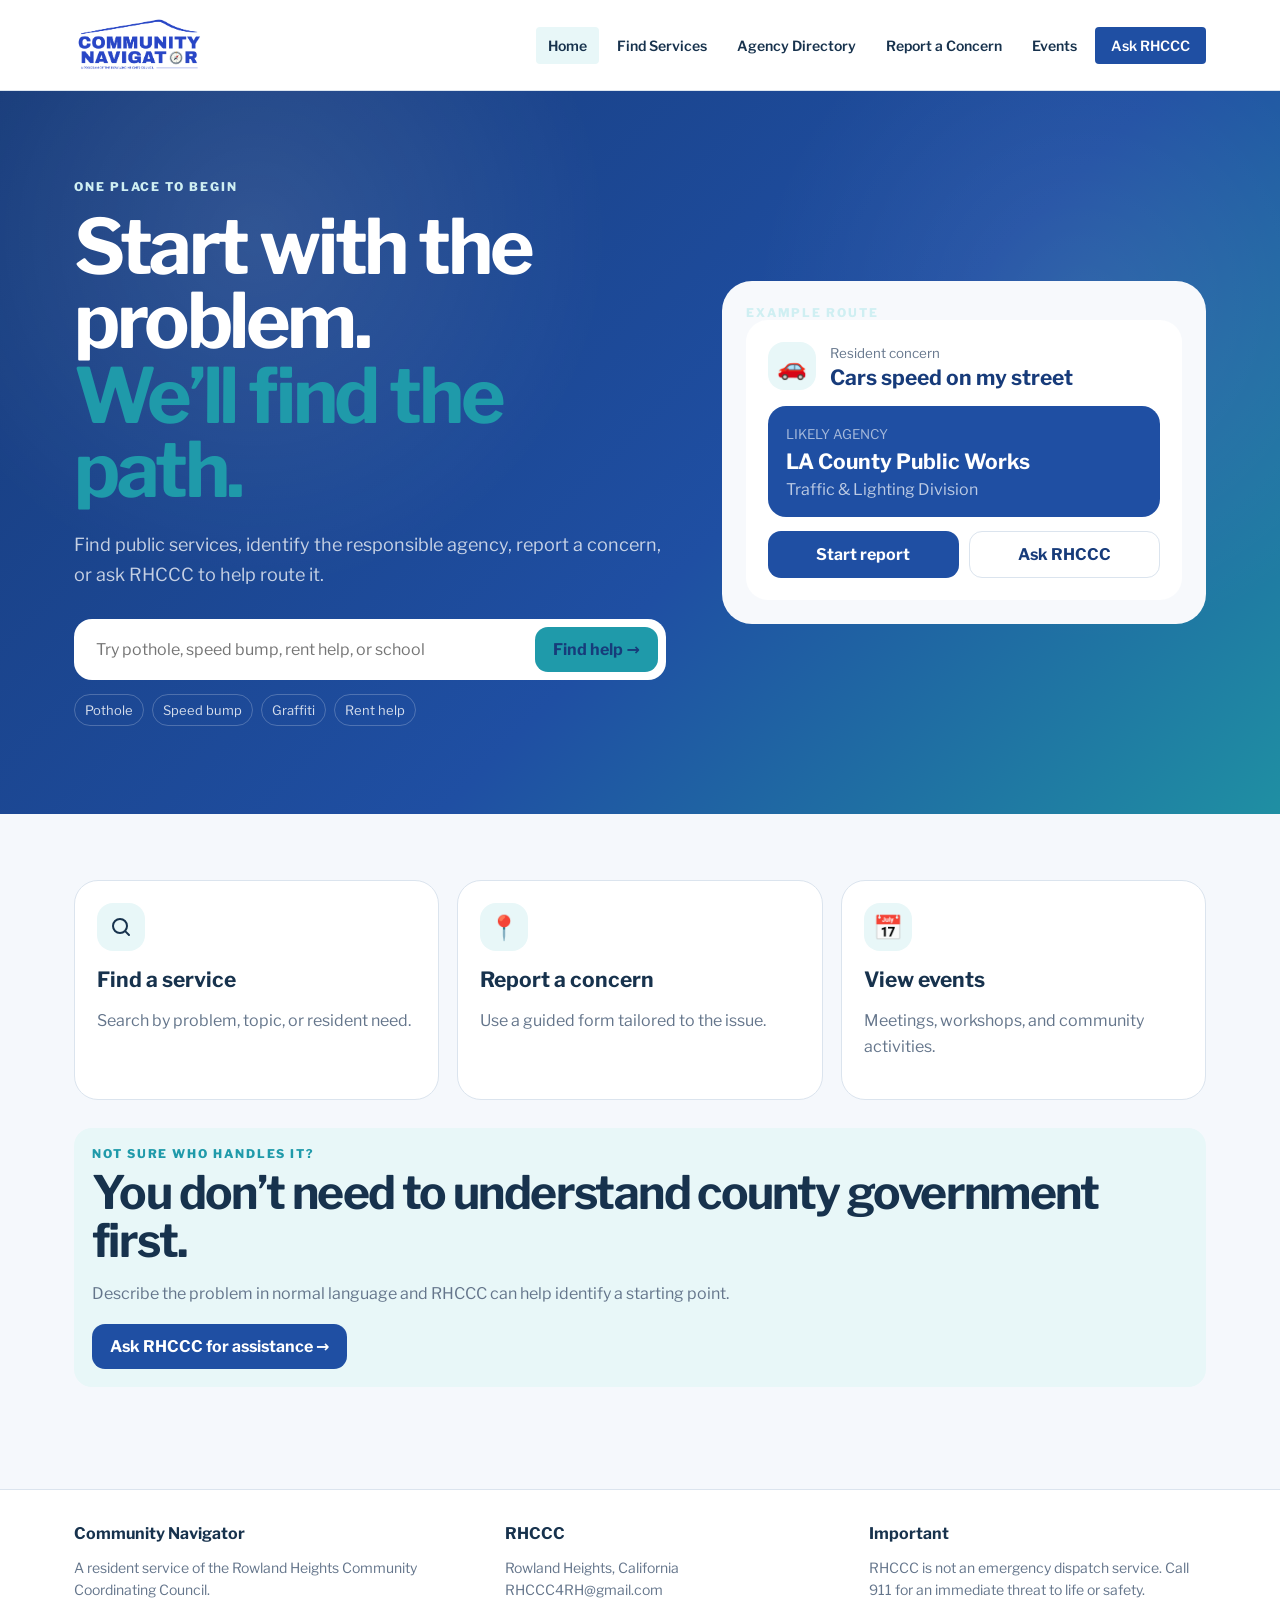
==== commit 1ab1934c: "Update index.html" ====
--- a/index.html
+++ b/index.html
@@ -1 +1 @@
-<!doctype html><html lang="en"><head><meta charset="utf-8"><meta name="viewport" content="width=device-width,initial-scale=1"><meta name="theme-color" content="#063f48"><title>Home | Community Navigator</title><link href="https://fonts.googleapis.com/css2?family=Libre+Franklin:wght@400;500;600;700;800&display=swap" rel="stylesheet"><link rel="stylesheet" href="styles.css"></head><body><header class="header"><div class="shell header-inner"><a class="brand" href="index.html"><img src="Community Navigator Logo.png" alt="Community Navigator" class="site-logo" style="height:58px;width:auto;max-width:320px;display:block"></a><button class="mobile-toggle" type="button">Menu</button><nav class="nav"><a class="active" href="index.html">Home</a><a class="" href="services.html">Find Services</a><a class="" href="agencies.html">Agency Directory</a><a class="" href="report.html">Report a Concern</a><a class="" href="events.html">Events</a><a class="cta" href="help.html">Ask RHCCC</a></nav></div></header><section class="hero"><div class="shell hero-grid"><div><div class="eyebrow">One place to begin</div><h1>Start with the problem.<span class="gold" style="display:block">We’ll find the path.</span></h1><p class="lead">Find public services, identify the responsible agency, report a concern, or ask RHCCC to help route it.</p><div class="searchbar"><input id="homeSearch" placeholder="Try pothole, speed bump, rent help, or school"><button class="btn btn-gold" id="homeSearchBtn" type="button">Find help →</button></div><div class="quick"><a href="services.html?q=pothole">Pothole</a><a href="services.html?q=speeding">Speed bump</a><a href="services.html?q=graffiti">Graffiti</a><a href="services.html?q=rent">Rent help</a></div></div><div class="demo"><div class="eyebrow">Example route</div><div class="demo-card"><div style="display:flex;gap:14px;align-items:center"><div class="icon" style="margin:0">🚗</div><div><small class="muted">Resident concern</small><h3>Cars speed on my street</h3></div></div><div class="demo-box"><small style="color:rgba(255,255,255,.6)">LIKELY AGENCY</small><h3 style="margin-top:6px">LA County Public Works</h3><p style="margin:6px 0 0;color:rgba(255,255,255,.7)">Traffic & Lighting Division</p></div><div style="display:grid;grid-template-columns:1fr 1fr;gap:10px;margin-top:14px"><a class="btn btn-deep" href="report.html?type=speeding">Start report</a><a class="btn btn-light" href="help.html">Ask RHCCC</a></div></div></div></div></section><section class="section"><div class="shell"><div class="grid3"><a class="card" href="services.html"><div class="icon">🔎</div><h3>Find a service</h3><p class="muted">Search by problem, topic, or resident need.</p></a><a class="card" href="report.html"><div class="icon">📍</div><h3>Report a concern</h3><p class="muted">Use a guided form tailored to the issue.</p></a><a class="card" href="events.html"><div class="icon">📅</div><h3>View events</h3><p class="muted">Meetings, workshops, and community activities.</p></a></div><div class="notice" style="margin-top:28px"><div class="eyebrow">Not sure who handles it?</div><h2 style="margin-top:8px">You don’t need to understand county government first.</h2><p class="muted">Describe the problem in normal language and RHCCC can help identify a starting point.</p><a class="btn btn-deep" href="help.html">Ask RHCCC for assistance →</a></div></div></section><footer class="footer"><div class="shell footer-grid"><div><strong>Community Navigator</strong><p>A resident service of the Rowland Heights Community Coordinating Council.</p></div><div><strong>RHCCC</strong><p>Rowland Heights, California<br><a href="mailto:RHCCC4RH@gmail.com">RHCCC4RH@gmail.com</a></p></div><div><strong>Important</strong><p>RHCCC is not an emergency dispatch service. Call 911 for an immediate threat to life or safety.</p></div></div></footer><script src="data.js"></script><script src="app.js"></script><script>document.getElementById('homeSearchBtn').addEventListener('click',()=>{const q=document.getElementById('homeSearch').value.trim();location.href='services.html'+(q?'?q='+encodeURIComponent(q):'')});document.getElementById('homeSearch').addEventListener('keydown',e=>{if(e.key==='Enter')document.getElementById('homeSearchBtn').click()});</script></body></html>
+<!doctype html><html lang="en"><head><meta charset="utf-8"><meta name="viewport" content="width=device-width,initial-scale=1"><meta name="theme-color" content="#063f48"><title>Home | Community Navigator</title><link href="https://fonts.googleapis.com/css2?family=Libre+Franklin:wght@400;500;600;700;800&display=swap" rel="stylesheet"><link rel="stylesheet" href="styles.css"></head><body><header class="header"><div class="shell header-inner"><a class="brand" href="index.html"><img src="Community Navigator Logo.png" alt="Community Navigator" class="site-logo" style="height:58px;width:auto;max-width:320px;display:block"></a><button class="mobile-toggle" type="button">Menu</button><nav class="nav"><a class="active" href="index.html">Home</a><a class="" href="services.html">Find Services</a><a class="" href="agencies.html">Agency Directory</a><a class="" href="report.html">Report a Concern</a><a class="" href="events.html">Events</a><a class="cta" href="help.html">Ask RHCCC</a></nav></div></header><section class="hero"><div class="shell hero-grid"><div><div class="eyebrow">One place to begin</div><h1>Start with the problem.<span class="gold" style="display:block">We’ll find the path.</span></h1><p class="lead">Find public services, identify the responsible agency, report a concern, or ask RHCCC to help route it.</p><div class="searchbar"><input id="homeSearch" placeholder="Try pothole, speed bump, rent help, or school"><button class="btn btn-gold" id="homeSearchBtn" type="button">Find help →</button></div><div class="quick"><a href="services.html?q=pothole">Pothole</a><a href="services.html?q=speeding">Speed bump</a><a href="services.html?q=graffiti">Graffiti</a><a href="services.html?q=rent">Rent help</a></div></div><div class="demo"><div class="eyebrow">Example route</div><div class="demo-card"><div style="display:flex;gap:14px;align-items:center"><div class="icon" style="margin:0">🚗</div><div><small class="muted">Resident concern</small><h3>Cars speed on my street</h3></div></div><div class="demo-box"><small style="color:rgba(255,255,255,.6)">LIKELY AGENCY</small><h3 style="margin-top:6px">LA County Public Works</h3><p style="margin:6px 0 0;color:rgba(255,255,255,.7)">Traffic & Lighting Division</p></div><div style="display:grid;grid-template-columns:1fr 1fr;gap:10px;margin-top:14px"><a class="btn btn-deep" href="report.html?type=speeding">Start report</a><a class="btn btn-light" href="help.html">Ask RHCCC</a></div></div></div></div></section><section class="section"><div class="shell"><div class="grid3"><a class="card" href="services.html"><div class="icon" aria-hidden="true">   <svg viewBox="0 0 24 24" width="24" height="24" fill="none" stroke="currentColor" stroke-width="2" stroke-linecap="round" stroke-linejoin="round">     <circle cx="11" cy="11" r="7"></circle>     <line x1="20" y1="20" x2="16.65" y2="16.65"></line>   </svg> </div><h3>Find a service</h3><p class="muted">Search by problem, topic, or resident need.</p></a><a class="card" href="report.html"><div class="icon">📍</div><h3>Report a concern</h3><p class="muted">Use a guided form tailored to the issue.</p></a><a class="card" href="events.html"><div class="icon">📅</div><h3>View events</h3><p class="muted">Meetings, workshops, and community activities.</p></a></div><div class="notice" style="margin-top:28px"><div class="eyebrow">Not sure who handles it?</div><h2 style="margin-top:8px">You don’t need to understand county government first.</h2><p class="muted">Describe the problem in normal language and RHCCC can help identify a starting point.</p><a class="btn btn-deep" href="help.html">Ask RHCCC for assistance →</a></div></div></section><footer class="footer"><div class="shell footer-grid"><div><strong>Community Navigator</strong><p>A resident service of the Rowland Heights Community Coordinating Council.</p></div><div><strong>RHCCC</strong><p>Rowland Heights, California<br><a href="mailto:RHCCC4RH@gmail.com">RHCCC4RH@gmail.com</a></p></div><div><strong>Important</strong><p>RHCCC is not an emergency dispatch service. Call 911 for an immediate threat to life or safety.</p></div></div></footer><script src="data.js"></script><script src="app.js"></script><script>document.getElementById('homeSearchBtn').addEventListener('click',()=>{const q=document.getElementById('homeSearch').value.trim();location.href='services.html'+(q?'?q='+encodeURIComponent(q):'')});document.getElementById('homeSearch').addEventListener('keydown',e=>{if(e.key==='Enter')document.getElementById('homeSearchBtn').click()});</script></body></html>
--- a/styles.css
+++ b/styles.css
@@ -1,6 +1,6 @@
 
 :root{--ink:#17324d;--deep:#1f4fa3;--deep2:#173b7a;--gold:#1f9aaa;--mint:#e8f7f8;--cream:#f7f9fc;--border:#dbe4ee;--muted:#64758b;--card:#fff;--bg:#f5f8fc}
-*{box-sizing:border-box}html{scroll-behavior:smooth}body{margin:0;font-family:Inter,system-ui,-apple-system,BlinkMacSystemFont,"Segoe UI",sans-serif;color:var(--ink);background:var(--bg)}
+*{box-sizing:border-box}html{scroll-behavior:smooth}body{margin:0;font-family:"Libre Franklin",system-ui,-apple-system,BlinkMacSystemFont,"Segoe UI",sans-serif;color:var(--ink);background:var(--bg)}
 a{text-decoration:none;color:inherit}button,input,select,textarea{font:inherit}button{cursor:pointer}.shell{max-width:1180px;margin:0 auto;padding:0 24px}
 .header{position:sticky;top:0;z-index:30;background:rgba(255,255,255,.96);backdrop-filter:blur(10px);border-bottom:1px solid var(--border)}
 .header-inner{display:flex;align-items:center;justify-content:space-between;gap:24px;padding-top:16px;padding-bottom:16px}.brand{display:flex;align-items:center;text-decoration:none}
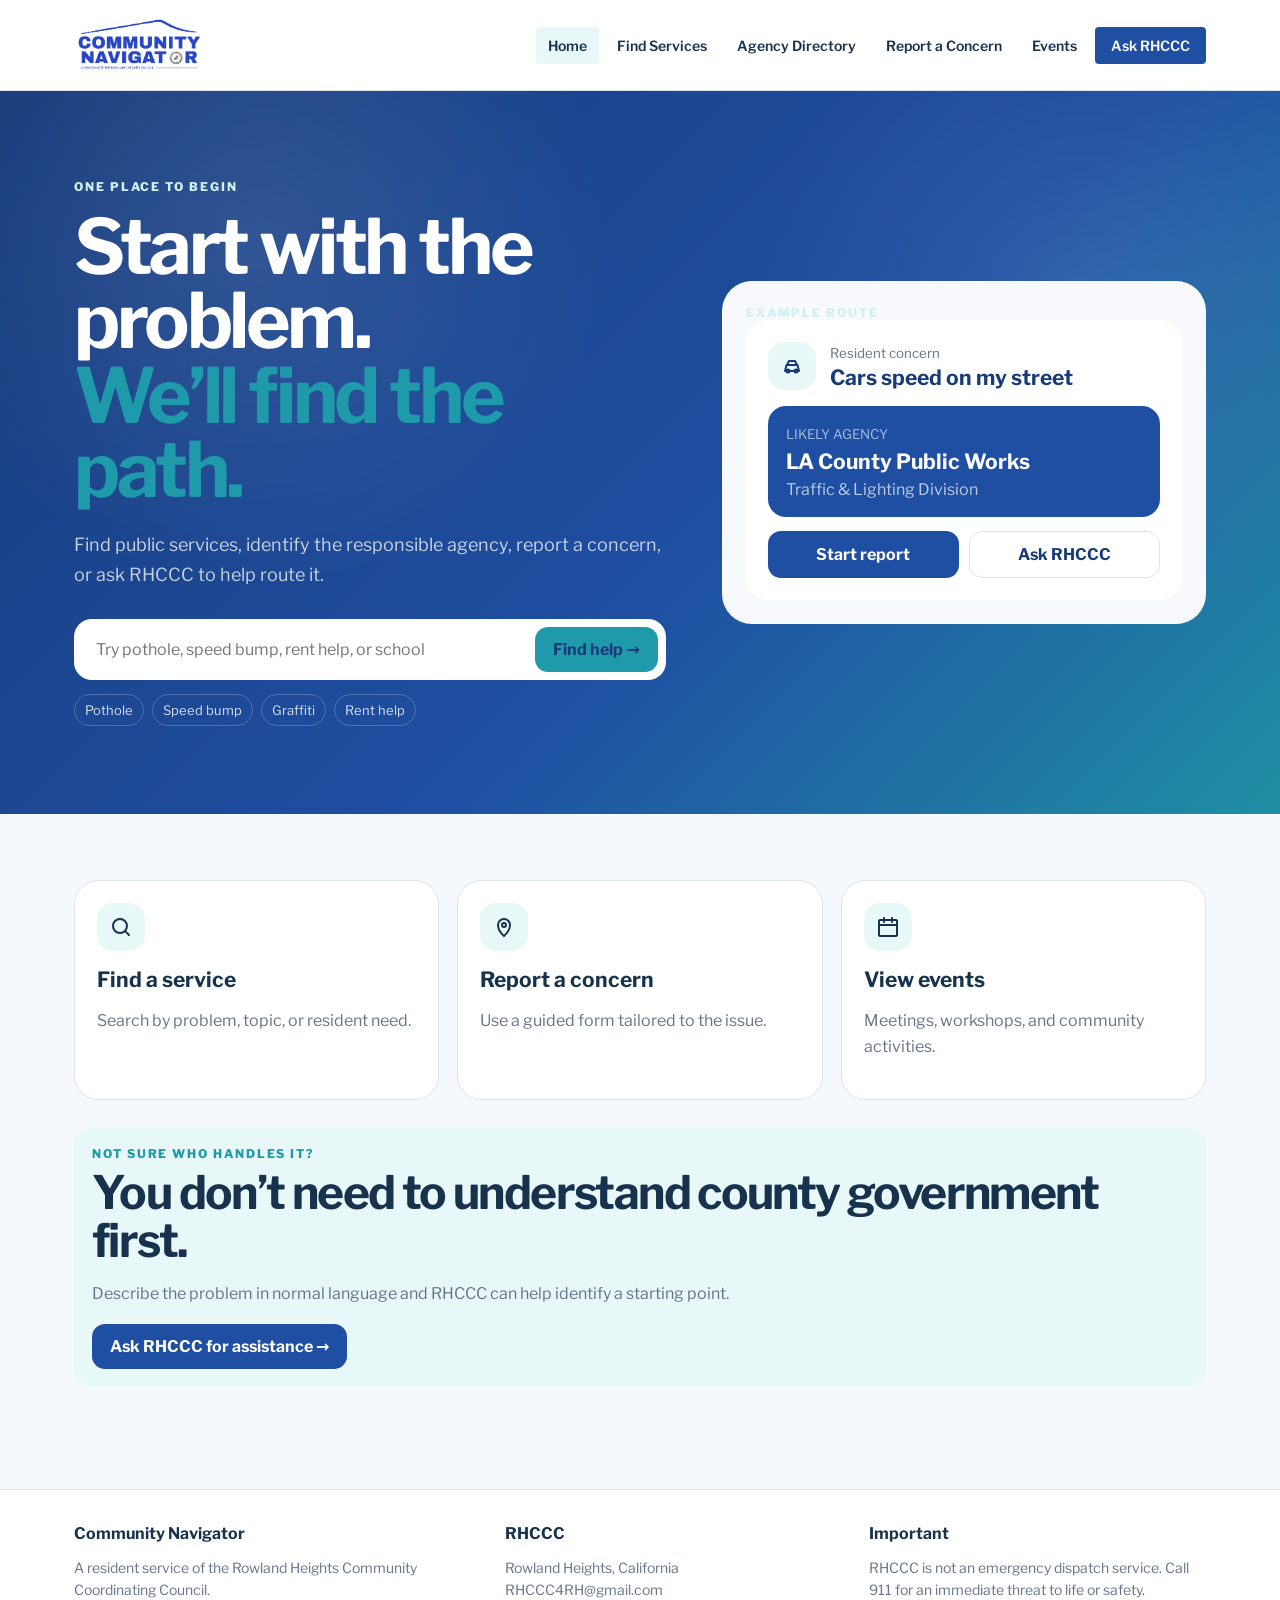
==== commit 7204f722: "Update index.html" ====
--- a/index.html
+++ b/index.html
@@ -1 +1 @@
-<!doctype html><html lang="en"><head><meta charset="utf-8"><meta name="viewport" content="width=device-width,initial-scale=1"><meta name="theme-color" content="#063f48"><title>Home | Community Navigator</title><link href="https://fonts.googleapis.com/css2?family=Libre+Franklin:wght@400;500;600;700;800&display=swap" rel="stylesheet"><link rel="stylesheet" href="styles.css"></head><body><header class="header"><div class="shell header-inner"><a class="brand" href="index.html"><img src="Community Navigator Logo.png" alt="Community Navigator" class="site-logo" style="height:58px;width:auto;max-width:320px;display:block"></a><button class="mobile-toggle" type="button">Menu</button><nav class="nav"><a class="active" href="index.html">Home</a><a class="" href="services.html">Find Services</a><a class="" href="agencies.html">Agency Directory</a><a class="" href="report.html">Report a Concern</a><a class="" href="events.html">Events</a><a class="cta" href="help.html">Ask RHCCC</a></nav></div></header><section class="hero"><div class="shell hero-grid"><div><div class="eyebrow">One place to begin</div><h1>Start with the problem.<span class="gold" style="display:block">We’ll find the path.</span></h1><p class="lead">Find public services, identify the responsible agency, report a concern, or ask RHCCC to help route it.</p><div class="searchbar"><input id="homeSearch" placeholder="Try pothole, speed bump, rent help, or school"><button class="btn btn-gold" id="homeSearchBtn" type="button">Find help →</button></div><div class="quick"><a href="services.html?q=pothole">Pothole</a><a href="services.html?q=speeding">Speed bump</a><a href="services.html?q=graffiti">Graffiti</a><a href="services.html?q=rent">Rent help</a></div></div><div class="demo"><div class="eyebrow">Example route</div><div class="demo-card"><div style="display:flex;gap:14px;align-items:center"><div class="icon" style="margin:0">🚗</div><div><small class="muted">Resident concern</small><h3>Cars speed on my street</h3></div></div><div class="demo-box"><small style="color:rgba(255,255,255,.6)">LIKELY AGENCY</small><h3 style="margin-top:6px">LA County Public Works</h3><p style="margin:6px 0 0;color:rgba(255,255,255,.7)">Traffic & Lighting Division</p></div><div style="display:grid;grid-template-columns:1fr 1fr;gap:10px;margin-top:14px"><a class="btn btn-deep" href="report.html?type=speeding">Start report</a><a class="btn btn-light" href="help.html">Ask RHCCC</a></div></div></div></div></section><section class="section"><div class="shell"><div class="grid3"><a class="card" href="services.html"><div class="icon" aria-hidden="true">   <svg viewBox="0 0 24 24" width="24" height="24" fill="none" stroke="currentColor" stroke-width="2" stroke-linecap="round" stroke-linejoin="round">     <circle cx="11" cy="11" r="7"></circle>     <line x1="20" y1="20" x2="16.65" y2="16.65"></line>   </svg> </div><h3>Find a service</h3><p class="muted">Search by problem, topic, or resident need.</p></a><a class="card" href="report.html"><div class="icon">📍</div><h3>Report a concern</h3><p class="muted">Use a guided form tailored to the issue.</p></a><a class="card" href="events.html"><div class="icon">📅</div><h3>View events</h3><p class="muted">Meetings, workshops, and community activities.</p></a></div><div class="notice" style="margin-top:28px"><div class="eyebrow">Not sure who handles it?</div><h2 style="margin-top:8px">You don’t need to understand county government first.</h2><p class="muted">Describe the problem in normal language and RHCCC can help identify a starting point.</p><a class="btn btn-deep" href="help.html">Ask RHCCC for assistance →</a></div></div></section><footer class="footer"><div class="shell footer-grid"><div><strong>Community Navigator</strong><p>A resident service of the Rowland Heights Community Coordinating Council.</p></div><div><strong>RHCCC</strong><p>Rowland Heights, California<br><a href="mailto:RHCCC4RH@gmail.com">RHCCC4RH@gmail.com</a></p></div><div><strong>Important</strong><p>RHCCC is not an emergency dispatch service. Call 911 for an immediate threat to life or safety.</p></div></div></footer><script src="data.js"></script><script src="app.js"></script><script>document.getElementById('homeSearchBtn').addEventListener('click',()=>{const q=document.getElementById('homeSearch').value.trim();location.href='services.html'+(q?'?q='+encodeURIComponent(q):'')});document.getElementById('homeSearch').addEventListener('keydown',e=>{if(e.key==='Enter')document.getElementById('homeSearchBtn').click()});</script></body></html>
+<!doctype html><html lang="en"><head><meta charset="utf-8"><meta name="viewport" content="width=device-width,initial-scale=1"><meta name="theme-color" content="#063f48"><title>Home | Community Navigator</title><link href="https://fonts.googleapis.com/css2?family=Libre+Franklin:wght@400;500;600;700;800&display=swap" rel="stylesheet"><link rel="stylesheet" href="styles.css"></head><body><header class="header"><div class="shell header-inner"><a class="brand" href="index.html"><img src="Community Navigator Logo.png" alt="Community Navigator" class="site-logo" style="height:58px;width:auto;max-width:320px;display:block"></a><button class="mobile-toggle" type="button">Menu</button><nav class="nav"><a class="active" href="index.html">Home</a><a class="" href="services.html">Find Services</a><a class="" href="agencies.html">Agency Directory</a><a class="" href="report.html">Report a Concern</a><a class="" href="events.html">Events</a><a class="cta" href="help.html">Ask RHCCC</a></nav></div></header><section class="hero"><div class="shell hero-grid"><div><div class="eyebrow">One place to begin</div><h1>Start with the problem.<span class="gold" style="display:block">We’ll find the path.</span></h1><p class="lead">Find public services, identify the responsible agency, report a concern, or ask RHCCC to help route it.</p><div class="searchbar"><input id="homeSearch" placeholder="Try pothole, speed bump, rent help, or school"><button class="btn btn-gold" id="homeSearchBtn" type="button">Find help →</button></div><div class="quick"><a href="services.html?q=pothole">Pothole</a><a href="services.html?q=speeding">Speed bump</a><a href="services.html?q=graffiti">Graffiti</a><a href="services.html?q=rent">Rent help</a></div></div><div class="demo"><div class="eyebrow">Example route</div><div class="demo-card"><div style="display:flex;gap:14px;align-items:center"><div class="icon" style="margin:0" aria-hidden="true">   <svg viewBox="0 0 24 24" width="24" height="24" fill="none" stroke="currentColor" stroke-width="2" stroke-linecap="round" stroke-linejoin="round">     <path d="M5 17h14l-1.5-6h-11L5 17z"></path>     <path d="M7 11l2-4h6l2 4"></path>     <circle cx="8" cy="17" r="1.5"></circle>     <circle cx="16" cy="17" r="1.5"></circle>   </svg> </div><div><small class="muted">Resident concern</small><h3>Cars speed on my street</h3></div></div><div class="demo-box"><small style="color:rgba(255,255,255,.6)">LIKELY AGENCY</small><h3 style="margin-top:6px">LA County Public Works</h3><p style="margin:6px 0 0;color:rgba(255,255,255,.7)">Traffic & Lighting Division</p></div><div style="display:grid;grid-template-columns:1fr 1fr;gap:10px;margin-top:14px"><a class="btn btn-deep" href="report.html?type=speeding">Start report</a><a class="btn btn-light" href="help.html">Ask RHCCC</a></div></div></div></div></section><section class="section"><div class="shell"><div class="grid3"><a class="card" href="services.html"><div class="icon" aria-hidden="true">   <svg viewBox="0 0 24 24" width="24" height="24" fill="none" stroke="currentColor" stroke-width="2" stroke-linecap="round" stroke-linejoin="round">     <circle cx="11" cy="11" r="7"></circle>     <line x1="20" y1="20" x2="16.65" y2="16.65"></line>   </svg> </div><h3>Find a service</h3><p class="muted">Search by problem, topic, or resident need.</p></a><a class="card" href="report.html"><div class="icon" aria-hidden="true">   <svg viewBox="0 0 24 24" width="24" height="24" fill="none" stroke="currentColor" stroke-width="2" stroke-linecap="round" stroke-linejoin="round">     <path d="M12 21s6-5.2 6-11a6 6 0 1 0-12 0c0 5.8 6 11 6 11z"></path>     <circle cx="12" cy="10" r="2"></circle>   </svg> </div><h3>Report a concern</h3><p class="muted">Use a guided form tailored to the issue.</p></a><a class="card" href="events.html"><div class="icon" aria-hidden="true">   <svg viewBox="0 0 24 24" width="24" height="24" fill="none" stroke="currentColor" stroke-width="2" stroke-linecap="round" stroke-linejoin="round">     <rect x="3" y="5" width="18" height="16" rx="1"></rect>     <line x1="8" y1="3" x2="8" y2="7"></line>     <line x1="16" y1="3" x2="16" y2="7"></line>     <line x1="3" y1="10" x2="21" y2="10"></line>   </svg> </div><h3>View events</h3><p class="muted">Meetings, workshops, and community activities.</p></a></div><div class="notice" style="margin-top:28px"><div class="eyebrow">Not sure who handles it?</div><h2 style="margin-top:8px">You don’t need to understand county government first.</h2><p class="muted">Describe the problem in normal language and RHCCC can help identify a starting point.</p><a class="btn btn-deep" href="help.html">Ask RHCCC for assistance →</a></div></div></section><footer class="footer"><div class="shell footer-grid"><div><strong>Community Navigator</strong><p>A resident service of the Rowland Heights Community Coordinating Council.</p></div><div><strong>RHCCC</strong><p>Rowland Heights, California<br><a href="mailto:RHCCC4RH@gmail.com">RHCCC4RH@gmail.com</a></p></div><div><strong>Important</strong><p>RHCCC is not an emergency dispatch service. Call 911 for an immediate threat to life or safety.</p></div></div></footer><script src="data.js"></script><script src="app.js"></script><script>document.getElementById('homeSearchBtn').addEventListener('click',()=>{const q=document.getElementById('homeSearch').value.trim();location.href='services.html'+(q?'?q='+encodeURIComponent(q):'')});document.getElementById('homeSearch').addEventListener('keydown',e=>{if(e.key==='Enter')document.getElementById('homeSearchBtn').click()});</script></body></html>
